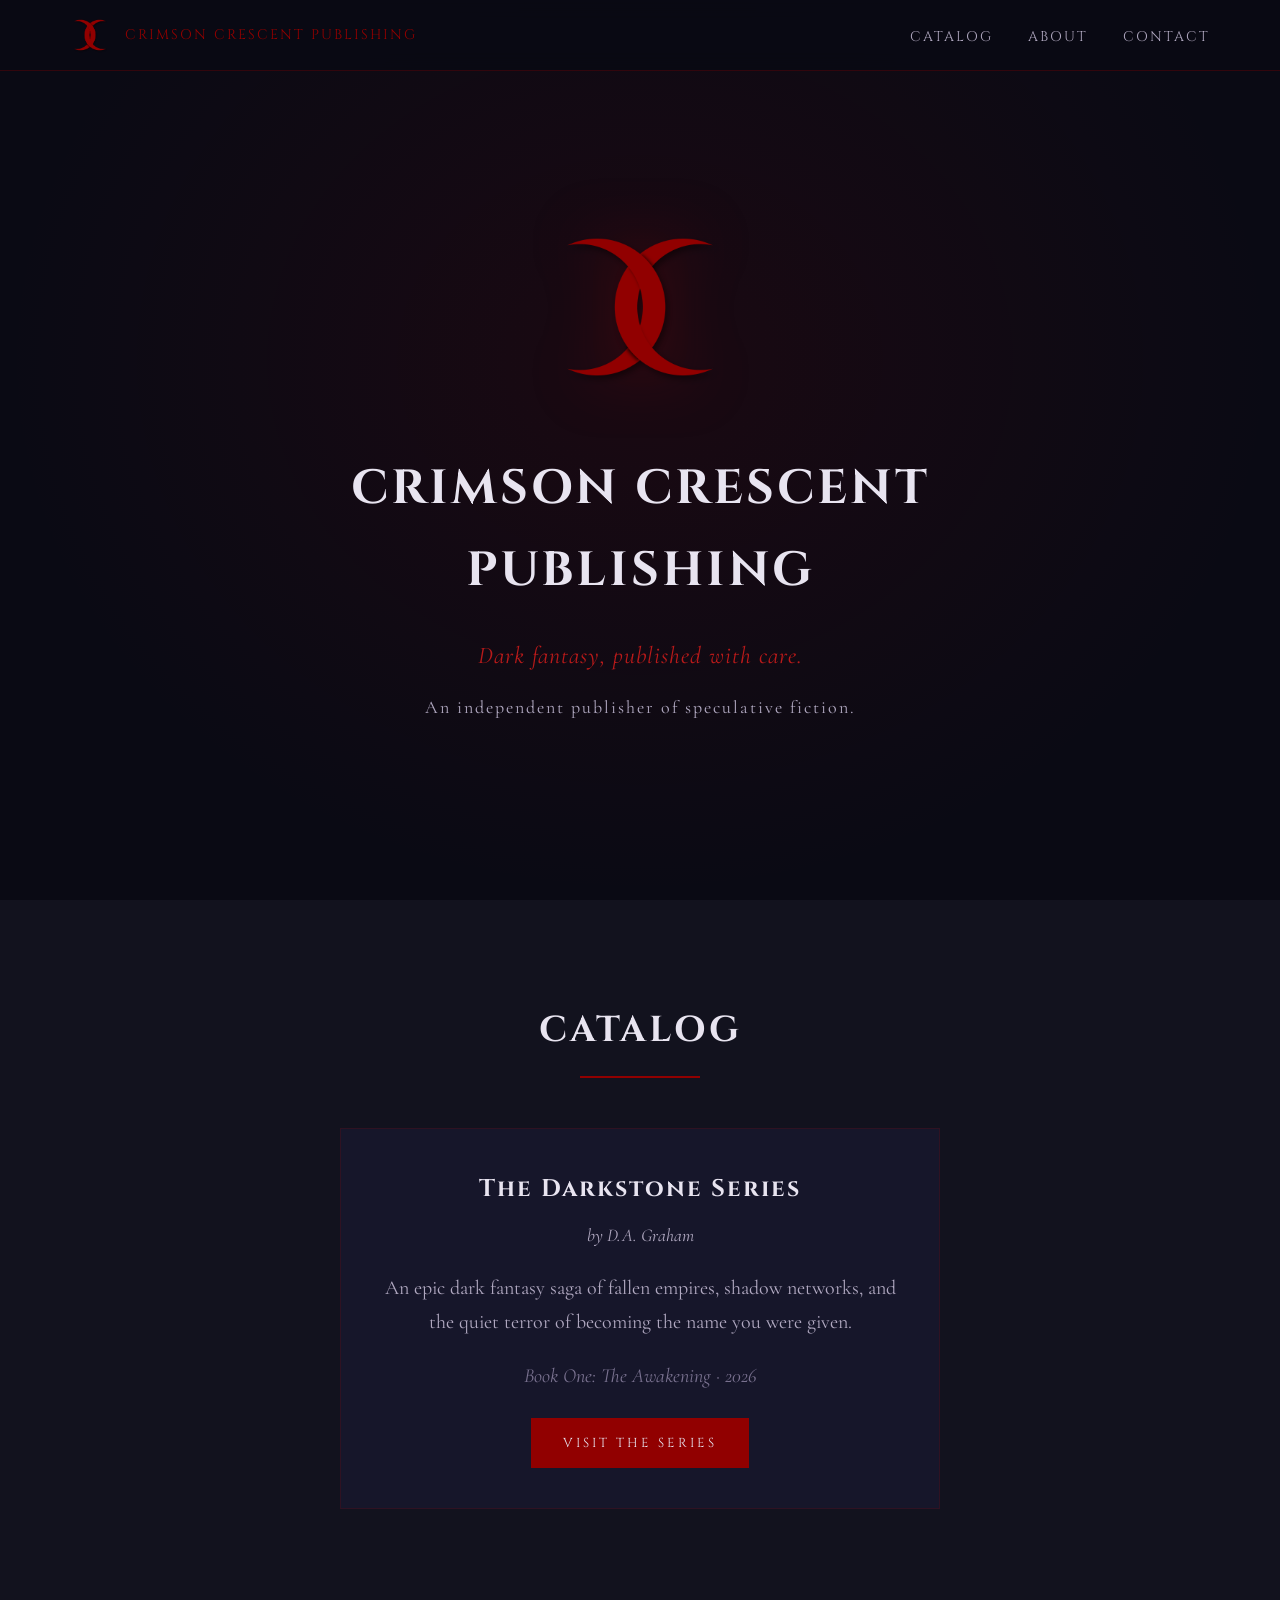
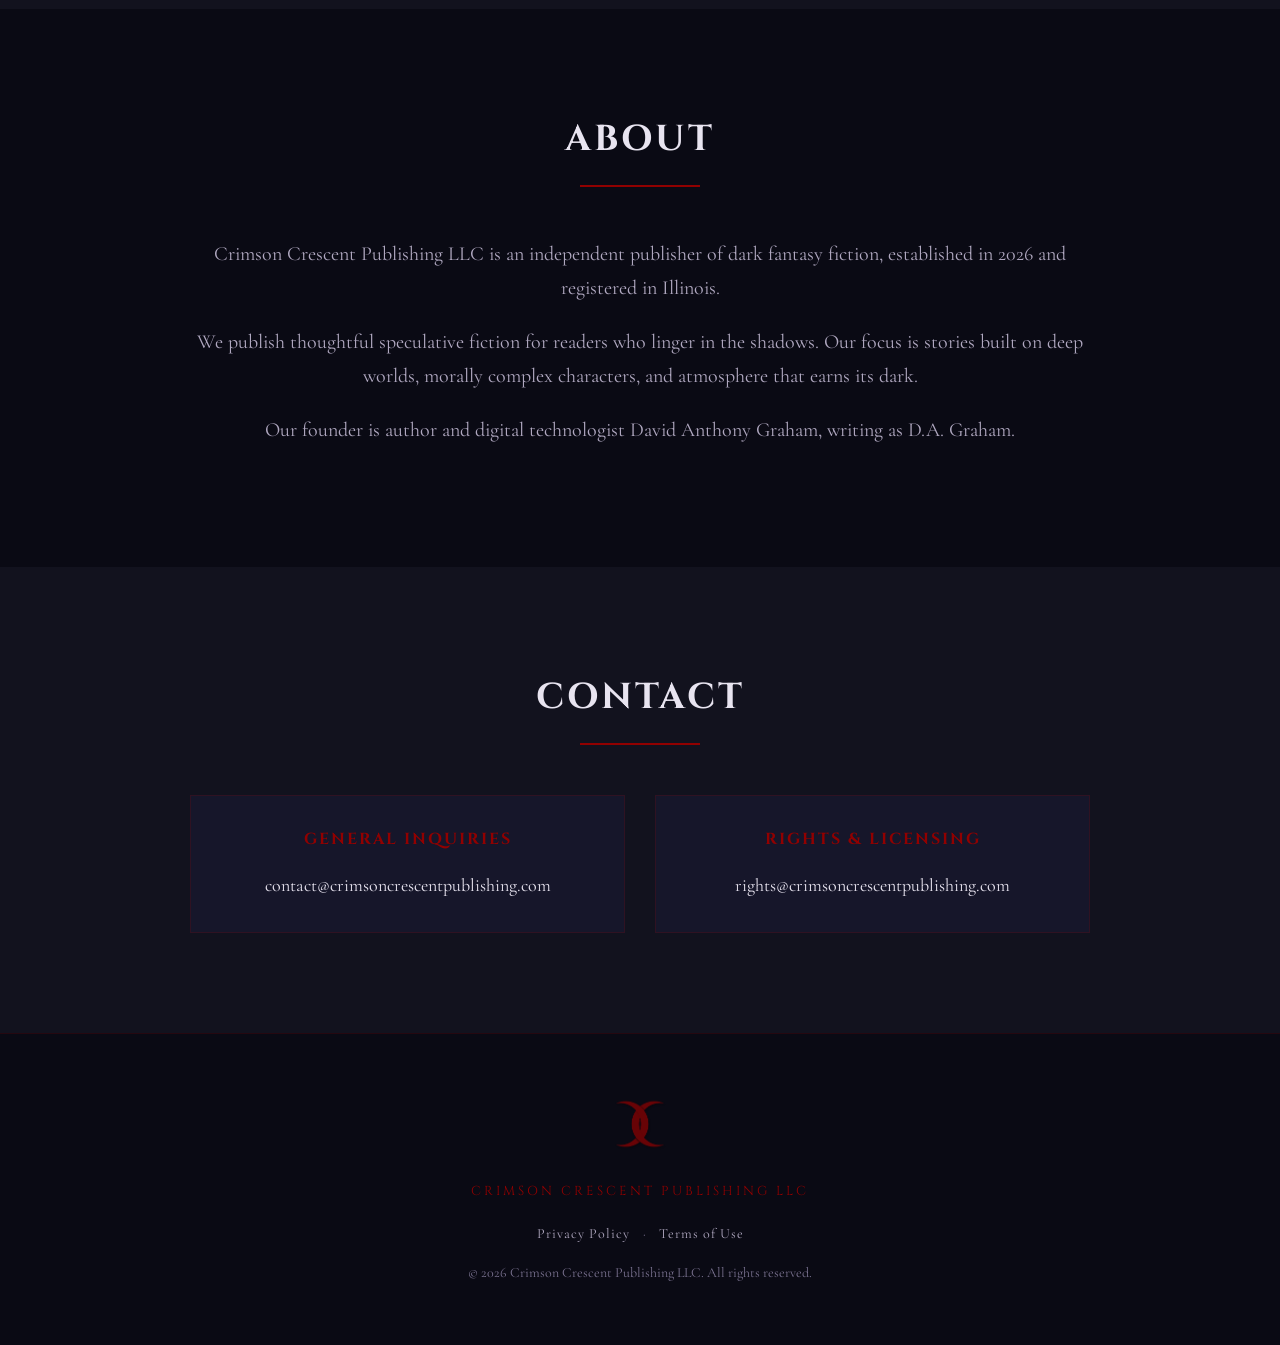
==== index.html @ 817ecf6b "Initial publisher site for Crimson Crescent Publishing LLC Single-page site with catalog, about, and" ====
<!DOCTYPE html>
<html lang="en">
<head>
  <meta charset="UTF-8">
  <meta name="viewport" content="width=device-width, initial-scale=1.0">
  <title>Crimson Crescent Publishing | Independent Dark Fantasy</title>
  <meta name="description" content="Crimson Crescent Publishing LLC is an independent publisher of dark fantasy fiction based in Northern Illinois. Publisher of the Darkstone series by D.A. Graham.">
  <link rel="stylesheet" href="css/style.css">
  <link rel="icon" type="image/png" href="images/cc-logo.png">
</head>
<body>

  <nav>
    <div class="nav-inner">
      <a href="#" class="logo">
        <img src="images/cc-logo.png" alt="Crimson Crescent Publishing">
        <span>Crimson Crescent Publishing</span>
      </a>
      <ul>
        <li><a href="#catalog">Catalog</a></li>
        <li><a href="#about">About</a></li>
        <li><a href="#contact">Contact</a></li>
      </ul>
    </div>
  </nav>

  <section class="hero">
    <div class="hero-inner">
      <img src="images/cc-logo-large.png" alt="Crimson Crescent Publishing" class="hero-logo">
      <h1>Crimson Crescent Publishing</h1>
      <p class="tagline">Dark fantasy, published with care.</p>
      <p class="subtitle">An independent publisher of speculative fiction.</p>
    </div>
  </section>

  <section id="catalog">
    <div class="section-inner">
      <h2 class="section-title">Catalog</h2>
      <div class="section-divider"></div>
      <div class="catalog-grid">
        <div class="book-card">
          <h3>The Darkstone Series</h3>
          <p class="author">by D.A. Graham</p>
          <p class="book-desc">An epic dark fantasy saga of fallen empires, shadow networks, and the quiet terror of becoming the name you were given.</p>
          <p class="book-meta">Book One: <em>The Awakening</em> &middot; 2026</p>
          <a href="https://darkstoneseries.com" class="series-link">Visit the Series</a>
        </div>
      </div>
    </div>
  </section>

  <section id="about">
    <div class="section-inner">
      <h2 class="section-title">About</h2>
      <div class="section-divider"></div>
      <div class="about-text">
        <p>Crimson Crescent Publishing LLC is an independent publisher of dark fantasy fiction, established in 2026 and registered in Illinois.</p>
        <p>We publish thoughtful speculative fiction for readers who linger in the shadows. Our focus is stories built on deep worlds, morally complex characters, and atmosphere that earns its dark.</p>
        <p>Our founder is author and digital technologist David Anthony Graham, writing as D.A. Graham.</p>
      </div>
    </div>
  </section>

  <section id="contact">
    <div class="section-inner">
      <h2 class="section-title">Contact</h2>
      <div class="section-divider"></div>
      <div class="contact-grid">
        <div class="contact-card">
          <h3>General Inquiries</h3>
          <a href="mailto:contact@crimsoncrescentpublishing.com">contact@crimsoncrescentpublishing.com</a>
        </div>
        <div class="contact-card">
          <h3>Rights &amp; Licensing</h3>
          <a href="mailto:rights@crimsoncrescentpublishing.com">rights@crimsoncrescentpublishing.com</a>
        </div>
      </div>
    </div>
  </section>

  <footer>
    <div class="footer-logo">
      <img src="images/cc-logo.png" alt="Crimson Crescent Publishing">
    </div>
    <div class="publisher-name">Crimson Crescent Publishing LLC</div>
    <div class="footer-links">
      <a href="privacy.html">Privacy Policy</a>
      <span class="divider">&middot;</span>
      <a href="terms.html">Terms of Use</a>
    </div>
    <div class="copyright">&copy; 2026 Crimson Crescent Publishing LLC. All rights reserved.</div>
  </footer>

</body>
</html>
---- css/style.css ----
@import url('https://fonts.googleapis.com/css2?family=Cinzel:wght@400;700;900&family=Cormorant+Garamond:ital,wght@0,400;0,600;1,400&display=swap');

:root {
  --bg-primary: #0a0a14;
  --bg-secondary: #12121e;
  --bg-card: #16162a;
  --crimson: #910000;
  --crimson-light: #b81a1a;
  --text-primary: #e8e4f0;
  --text-secondary: #b0a8c0;
  --text-muted: #7a7290;
  --divider: #d2c8e2;
  --font-display: 'Cinzel', serif;
  --font-body: 'Cormorant Garamond', serif;
}

* {
  margin: 0;
  padding: 0;
  box-sizing: border-box;
}

html {
  scroll-behavior: smooth;
}

body {
  background: var(--bg-primary);
  color: var(--text-primary);
  font-family: var(--font-body);
  font-size: 20px;
  line-height: 1.7;
}

/* Navigation */
nav {
  position: fixed;
  top: 0;
  width: 100%;
  background: rgba(10, 10, 20, 0.95);
  backdrop-filter: blur(10px);
  z-index: 100;
  border-bottom: 1px solid rgba(145, 0, 0, 0.3);
}

nav .nav-inner {
  max-width: 1200px;
  margin: 0 auto;
  display: flex;
  justify-content: space-between;
  align-items: center;
  padding: 15px 30px;
}

nav .logo {
  display: flex;
  align-items: center;
  gap: 15px;
  text-decoration: none;
}

nav .logo img {
  height: 40px;
  width: 40px;
}

nav .logo span {
  font-family: var(--font-display);
  font-size: 14px;
  color: var(--crimson);
  letter-spacing: 2px;
  text-transform: uppercase;
}

nav ul {
  list-style: none;
  display: flex;
  gap: 35px;
}

nav a {
  color: var(--text-secondary);
  text-decoration: none;
  font-family: var(--font-display);
  font-size: 14px;
  letter-spacing: 2px;
  text-transform: uppercase;
  transition: color 0.3s;
}

nav a:hover {
  color: var(--crimson-light);
}

/* Hero */
.hero {
  min-height: 100vh;
  display: flex;
  align-items: center;
  justify-content: center;
  padding: 120px 30px 80px;
  background: radial-gradient(ellipse at 50% 40%, rgba(145, 0, 0, 0.12) 0%, transparent 70%);
  text-align: center;
}

.hero-inner {
  max-width: 700px;
}

.hero-logo {
  width: 180px;
  height: 180px;
  margin-bottom: 40px;
  filter: drop-shadow(0 0 30px rgba(145, 0, 0, 0.3));
}

.hero h1 {
  font-family: var(--font-display);
  font-size: 48px;
  font-weight: 700;
  letter-spacing: 3px;
  text-transform: uppercase;
  margin-bottom: 25px;
  color: var(--text-primary);
}

.hero .tagline {
  font-style: italic;
  font-size: 24px;
  color: var(--crimson-light);
  margin-bottom: 15px;
  letter-spacing: 1px;
}

.hero .subtitle {
  font-size: 18px;
  color: var(--text-secondary);
  letter-spacing: 2px;
}

/* Section */
section {
  padding: 100px 30px;
}

section:nth-of-type(even) {
  background: var(--bg-secondary);
}

.section-inner {
  max-width: 900px;
  margin: 0 auto;
}

.section-title {
  font-family: var(--font-display);
  font-size: 36px;
  text-align: center;
  margin-bottom: 15px;
  color: var(--text-primary);
  letter-spacing: 3px;
  text-transform: uppercase;
}

.section-divider {
  width: 120px;
  height: 2px;
  background: var(--crimson);
  margin: 0 auto 50px;
}

/* Catalog */
.catalog-grid {
  display: grid;
  grid-template-columns: 1fr;
  gap: 40px;
  margin-top: 40px;
  max-width: 600px;
  margin-left: auto;
  margin-right: auto;
}

.book-card {
  background: var(--bg-card);
  border: 1px solid rgba(145, 0, 0, 0.2);
  padding: 40px;
  text-align: center;
  transition: transform 0.3s, border-color 0.3s;
}

.book-card:hover {
  transform: translateY(-5px);
  border-color: var(--crimson);
}

.book-card h3 {
  font-family: var(--font-display);
  font-size: 24px;
  margin-bottom: 10px;
  letter-spacing: 2px;
}

.book-card .author {
  font-style: italic;
  color: var(--text-secondary);
  margin-bottom: 20px;
  font-size: 18px;
}

.book-card .book-desc {
  color: var(--text-secondary);
  margin-bottom: 20px;
  line-height: 1.7;
}

.book-card .book-meta {
  color: var(--text-muted);
  font-style: italic;
  margin-bottom: 25px;
}

.series-link {
  display: inline-block;
  font-family: var(--font-display);
  font-size: 13px;
  letter-spacing: 3px;
  text-transform: uppercase;
  padding: 12px 30px;
  background: var(--crimson);
  color: var(--text-primary);
  text-decoration: none;
  border: 2px solid var(--crimson);
  transition: all 0.3s;
}

.series-link:hover {
  background: transparent;
  color: var(--crimson-light);
}

/* About */
.about-text p {
  margin-bottom: 20px;
  font-size: 20px;
  color: var(--text-secondary);
  text-align: center;
}

/* Contact */
.contact-grid {
  display: grid;
  grid-template-columns: repeat(auto-fit, minmax(280px, 1fr));
  gap: 30px;
  margin-top: 40px;
}

.contact-card {
  background: var(--bg-card);
  border: 1px solid rgba(145, 0, 0, 0.2);
  padding: 30px;
  text-align: center;
}

.contact-card h3 {
  font-family: var(--font-display);
  font-size: 16px;
  letter-spacing: 2px;
  text-transform: uppercase;
  color: var(--crimson);
  margin-bottom: 15px;
}

.contact-card a {
  color: var(--text-primary);
  text-decoration: none;
  font-size: 18px;
  transition: color 0.3s;
  word-break: break-word;
}

.contact-card a:hover {
  color: var(--crimson-light);
}

/* Footer */
footer {
  background: var(--bg-primary);
  border-top: 1px solid rgba(145, 0, 0, 0.2);
  padding: 60px 30px;
  text-align: center;
}

footer .footer-logo img {
  width: 60px;
  margin-bottom: 15px;
  opacity: 0.7;
}

footer .publisher-name {
  font-family: var(--font-display);
  font-size: 13px;
  letter-spacing: 3px;
  text-transform: uppercase;
  color: var(--crimson);
  margin-bottom: 20px;
}

footer .footer-links {
  margin-bottom: 15px;
  font-size: 14px;
}

footer .footer-links a {
  color: var(--text-secondary);
  text-decoration: none;
  letter-spacing: 1px;
  transition: color 0.3s;
}

footer .footer-links a:hover {
  color: var(--crimson-light);
}

footer .footer-links .divider {
  color: var(--text-muted);
  margin: 0 10px;
}

footer .copyright {
  font-size: 14px;
  color: var(--text-muted);
}

/* Legal pages */
.legal-page {
  max-width: 800px;
  margin: 0 auto;
  padding: 140px 30px 80px;
}

.legal-page h1 {
  font-family: var(--font-display);
  font-size: 36px;
  letter-spacing: 3px;
  text-transform: uppercase;
  color: var(--text-primary);
  text-align: center;
  margin-bottom: 10px;
}

.legal-page .effective {
  text-align: center;
  color: var(--text-muted);
  font-style: italic;
  margin-bottom: 50px;
}

.legal-page h2 {
  font-family: var(--font-display);
  font-size: 22px;
  letter-spacing: 2px;
  text-transform: uppercase;
  color: var(--crimson-light);
  margin: 40px 0 15px;
}

.legal-page p,
.legal-page li {
  color: var(--text-secondary);
  margin-bottom: 15px;
  font-size: 18px;
  line-height: 1.8;
}

.legal-page ul {
  margin-left: 25px;
  margin-bottom: 20px;
}

.legal-page a {
  color: var(--crimson-light);
  text-decoration: none;
}

.legal-page a:hover {
  text-decoration: underline;
}

.legal-page .back-link {
  display: inline-block;
  margin-top: 40px;
  font-family: var(--font-display);
  font-size: 13px;
  letter-spacing: 2px;
  text-transform: uppercase;
  color: var(--crimson);
}

/* Responsive */
@media (max-width: 768px) {
  .hero h1 {
    font-size: 32px;
  }
  .hero-logo {
    width: 140px;
    height: 140px;
  }
  .section-title {
    font-size: 28px;
  }
  nav ul {
    gap: 20px;
  }
  nav a {
    font-size: 12px;
  }
  nav .logo span {
    display: none;
  }
}
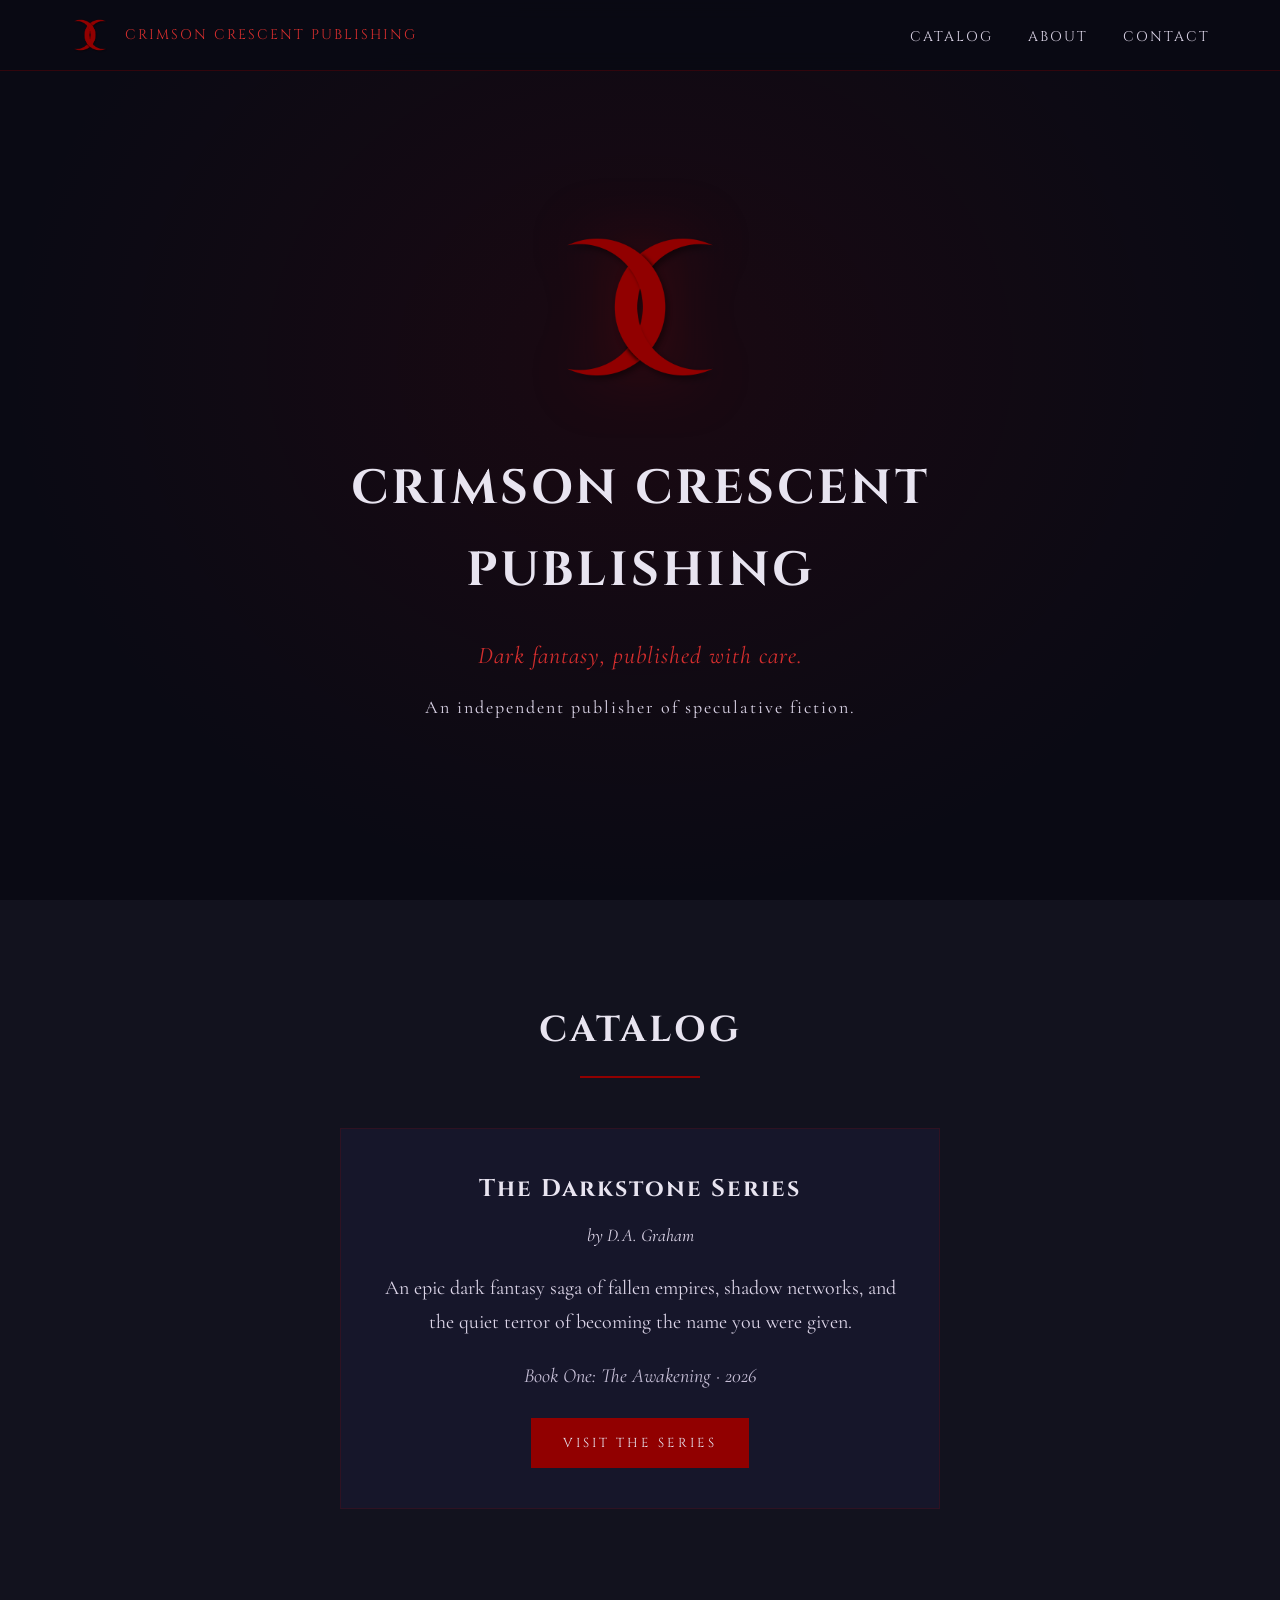
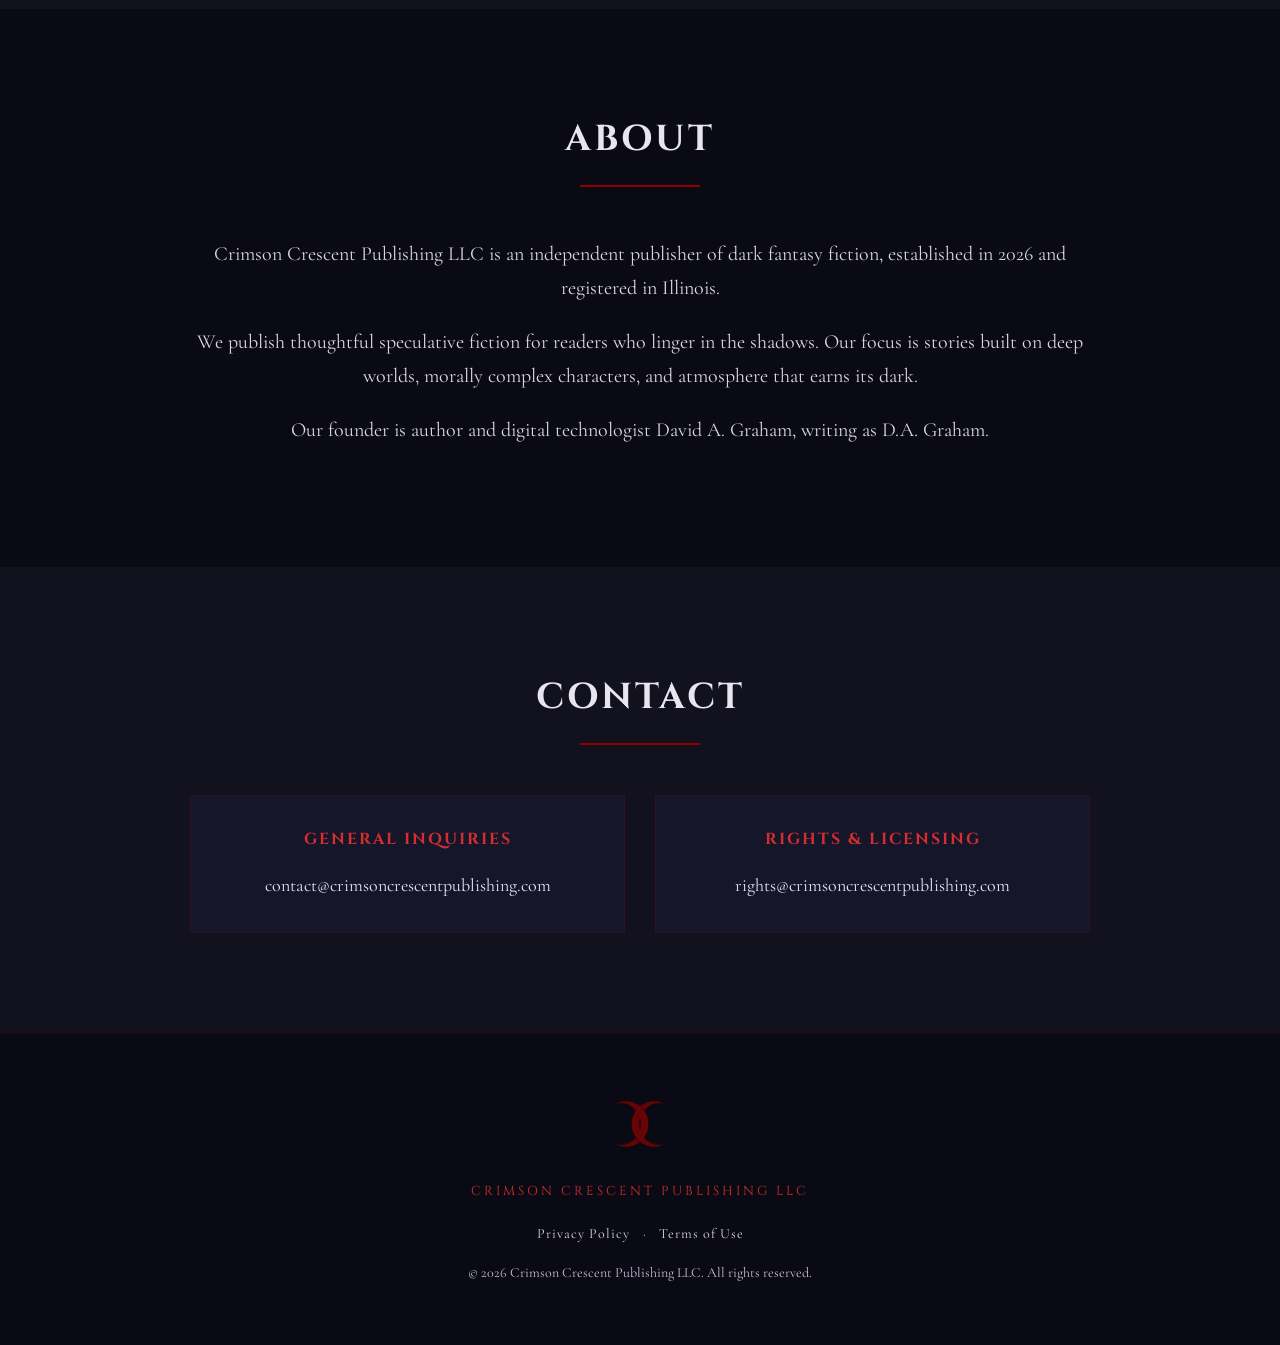
==== commit b94b97e8: "Brighten crimson text color, update author name display Shifts text uses of --crimson (#910000) to a" ====
--- a/index.html
+++ b/index.html
@@ -56,7 +56,7 @@
       <div class="about-text">
         <p>Crimson Crescent Publishing LLC is an independent publisher of dark fantasy fiction, established in 2026 and registered in Illinois.</p>
         <p>We publish thoughtful speculative fiction for readers who linger in the shadows. Our focus is stories built on deep worlds, morally complex characters, and atmosphere that earns its dark.</p>
-        <p>Our founder is author and digital technologist David Anthony Graham, writing as D.A. Graham.</p>
+        <p>Our founder is author and digital technologist David A. Graham, writing as D.A. Graham.</p>
       </div>
     </div>
   </section>
--- a/css/style.css
+++ b/css/style.css
@@ -5,10 +5,10 @@
   --bg-secondary: #12121e;
   --bg-card: #16162a;
   --crimson: #910000;
-  --crimson-light: #b81a1a;
+  --crimson-light: #d42e2e;
   --text-primary: #e8e4f0;
-  --text-secondary: #b0a8c0;
-  --text-muted: #7a7290;
+  --text-secondary: #dcd5e8;
+  --text-muted: #c8c0d8;
   --divider: #d2c8e2;
   --font-display: 'Cinzel', serif;
   --font-body: 'Cormorant Garamond', serif;
@@ -67,7 +67,7 @@
 nav .logo span {
   font-family: var(--font-display);
   font-size: 14px;
-  color: var(--crimson);
+  color: var(--crimson-light);
   letter-spacing: 2px;
   text-transform: uppercase;
 }
@@ -266,7 +266,7 @@
   font-size: 16px;
   letter-spacing: 2px;
   text-transform: uppercase;
-  color: var(--crimson);
+  color: var(--crimson-light);
   margin-bottom: 15px;
 }
 
@@ -301,7 +301,7 @@
   font-size: 13px;
   letter-spacing: 3px;
   text-transform: uppercase;
-  color: var(--crimson);
+  color: var(--crimson-light);
   margin-bottom: 20px;
 }
 
@@ -393,7 +393,7 @@
   font-size: 13px;
   letter-spacing: 2px;
   text-transform: uppercase;
-  color: var(--crimson);
+  color: var(--crimson-light);
 }
 
 /* Responsive */
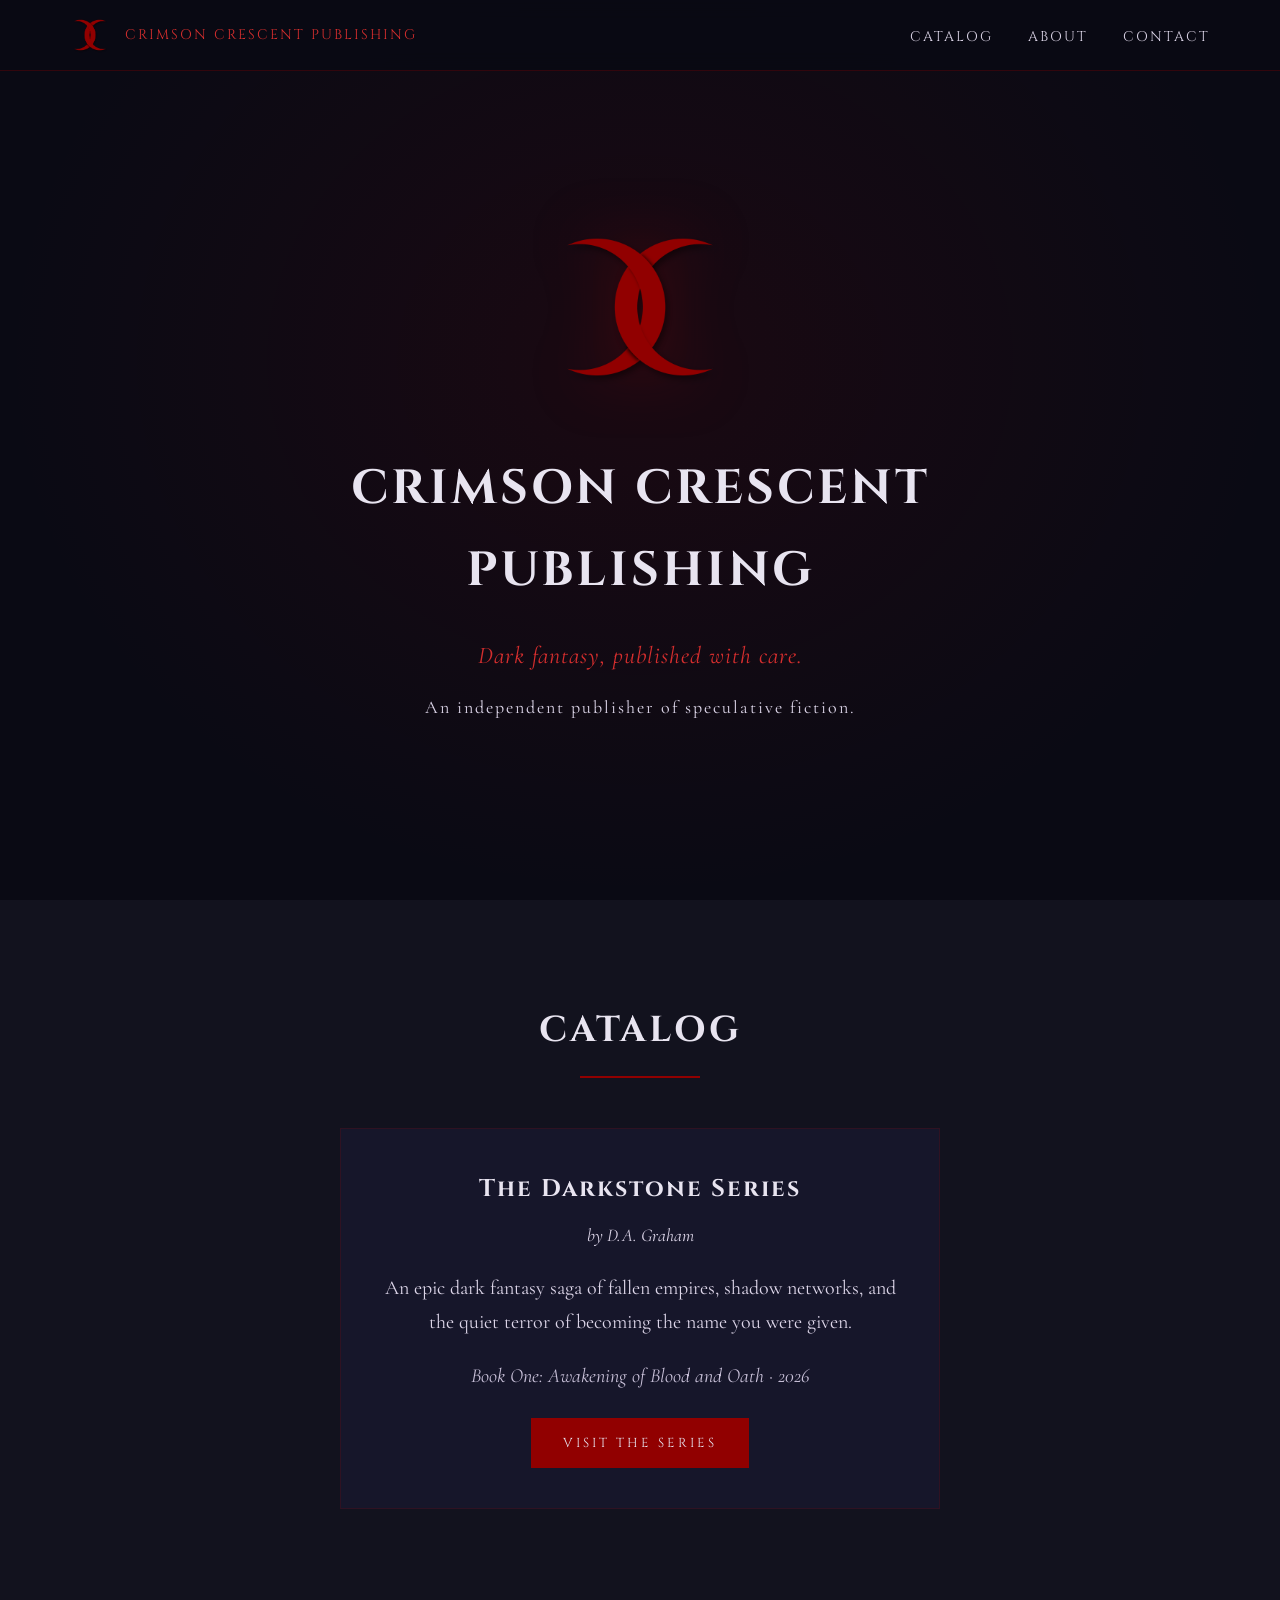
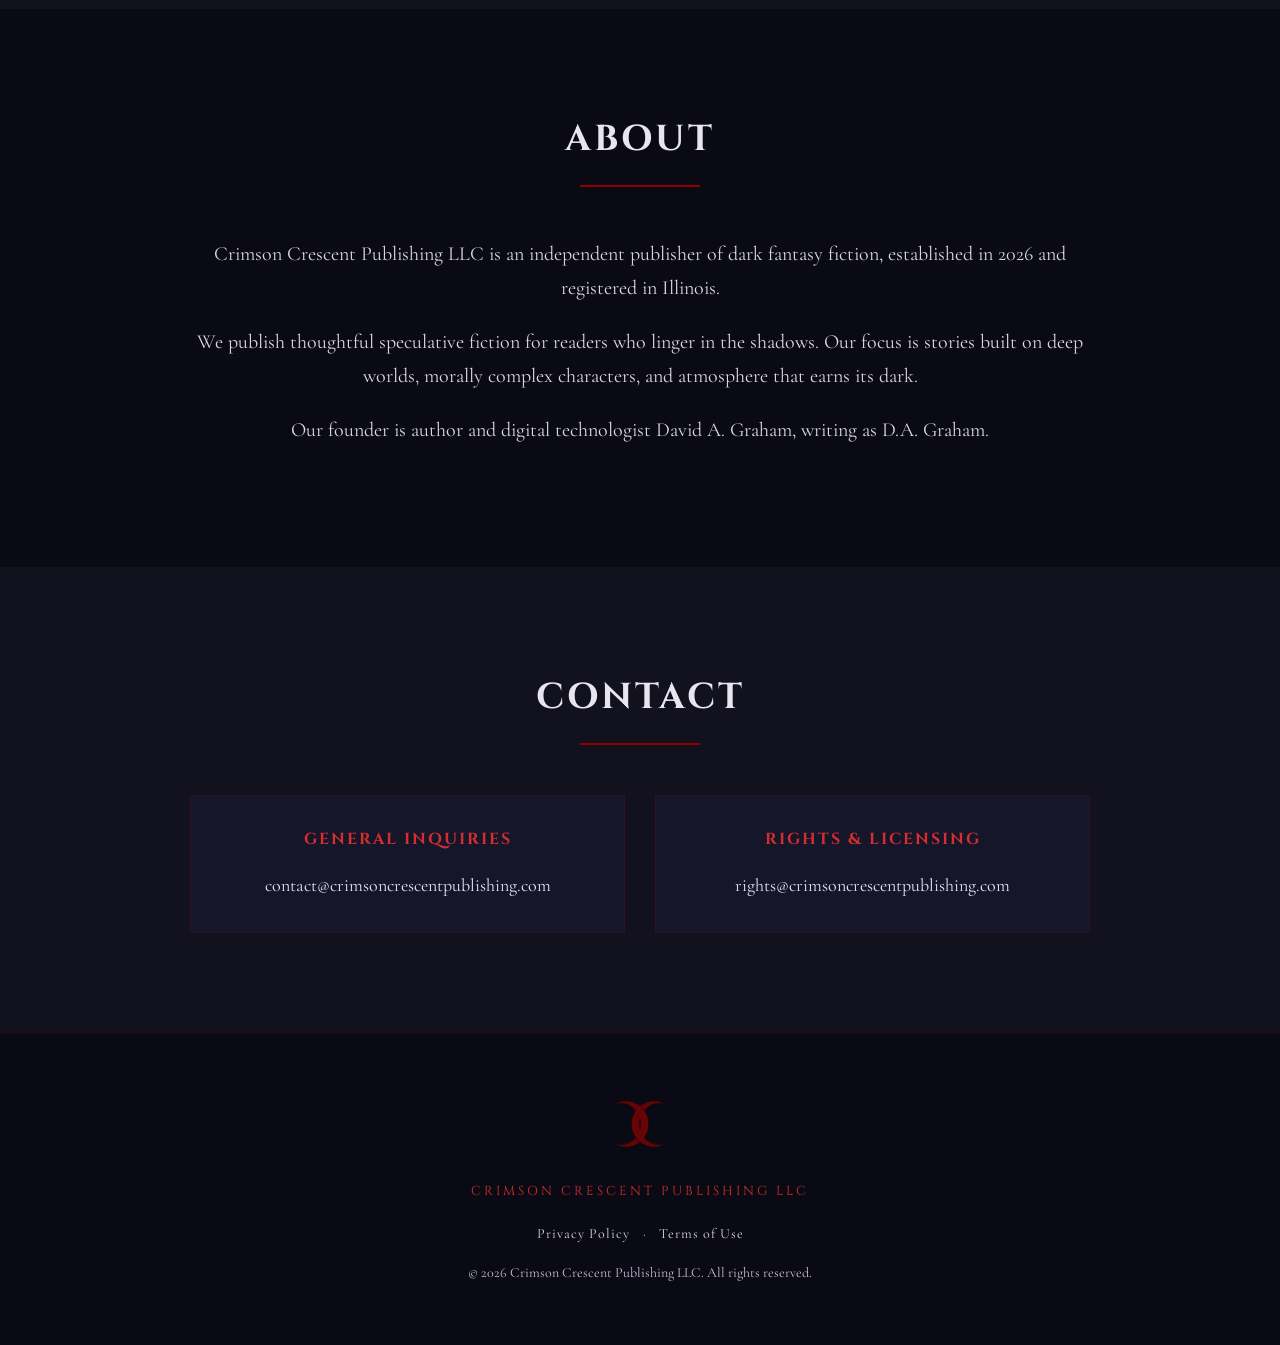
==== commit 7a6d2477: "Update Book 1 catalog entry with new title Book 1 renamed to 'Awakening of Blood and Oath'; add cove" ====
--- a/index.html
+++ b/index.html
@@ -42,7 +42,7 @@
           <h3>The Darkstone Series</h3>
           <p class="author">by D.A. Graham</p>
           <p class="book-desc">An epic dark fantasy saga of fallen empires, shadow networks, and the quiet terror of becoming the name you were given.</p>
-          <p class="book-meta">Book One: <em>The Awakening</em> &middot; 2026</p>
+          <p class="book-meta">Book One: <em>Awakening of Blood and Oath</em> &middot; 2026</p>
           <a href="https://darkstoneseries.com" class="series-link">Visit the Series</a>
         </div>
       </div>
